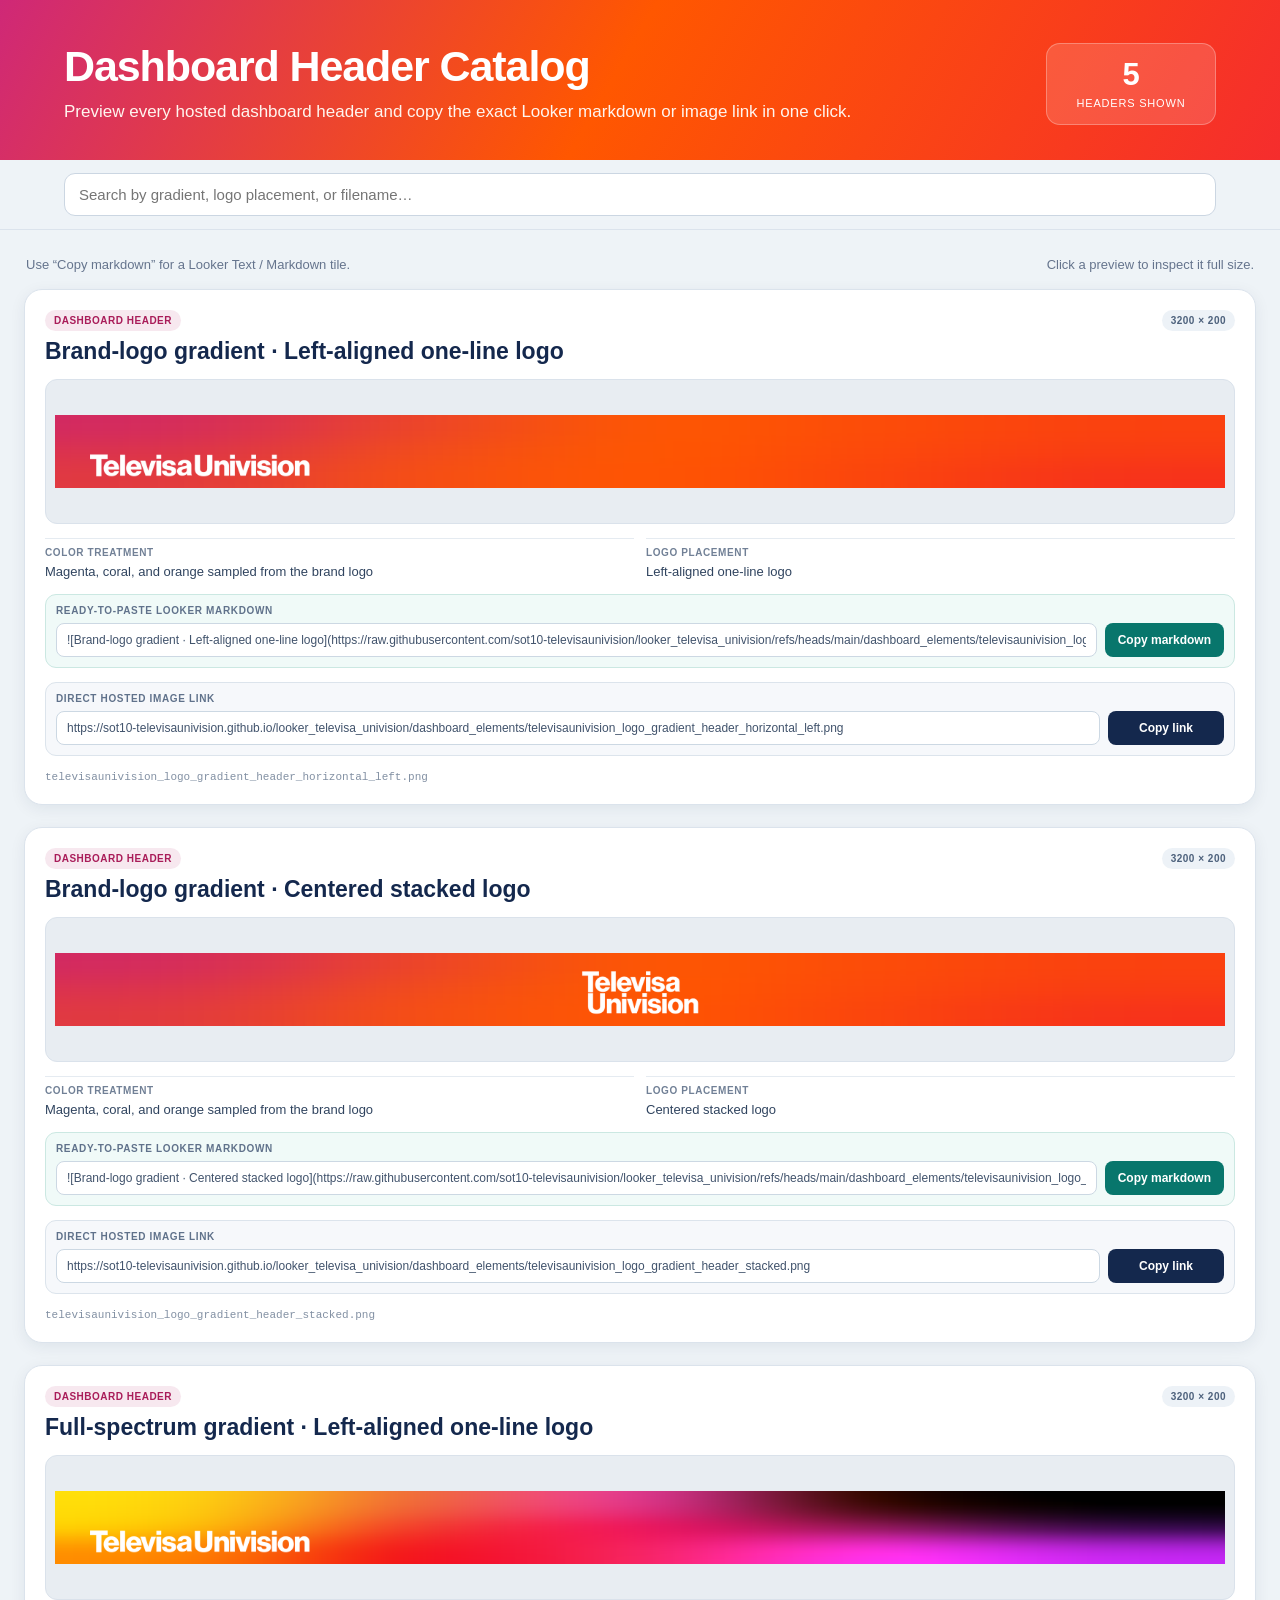
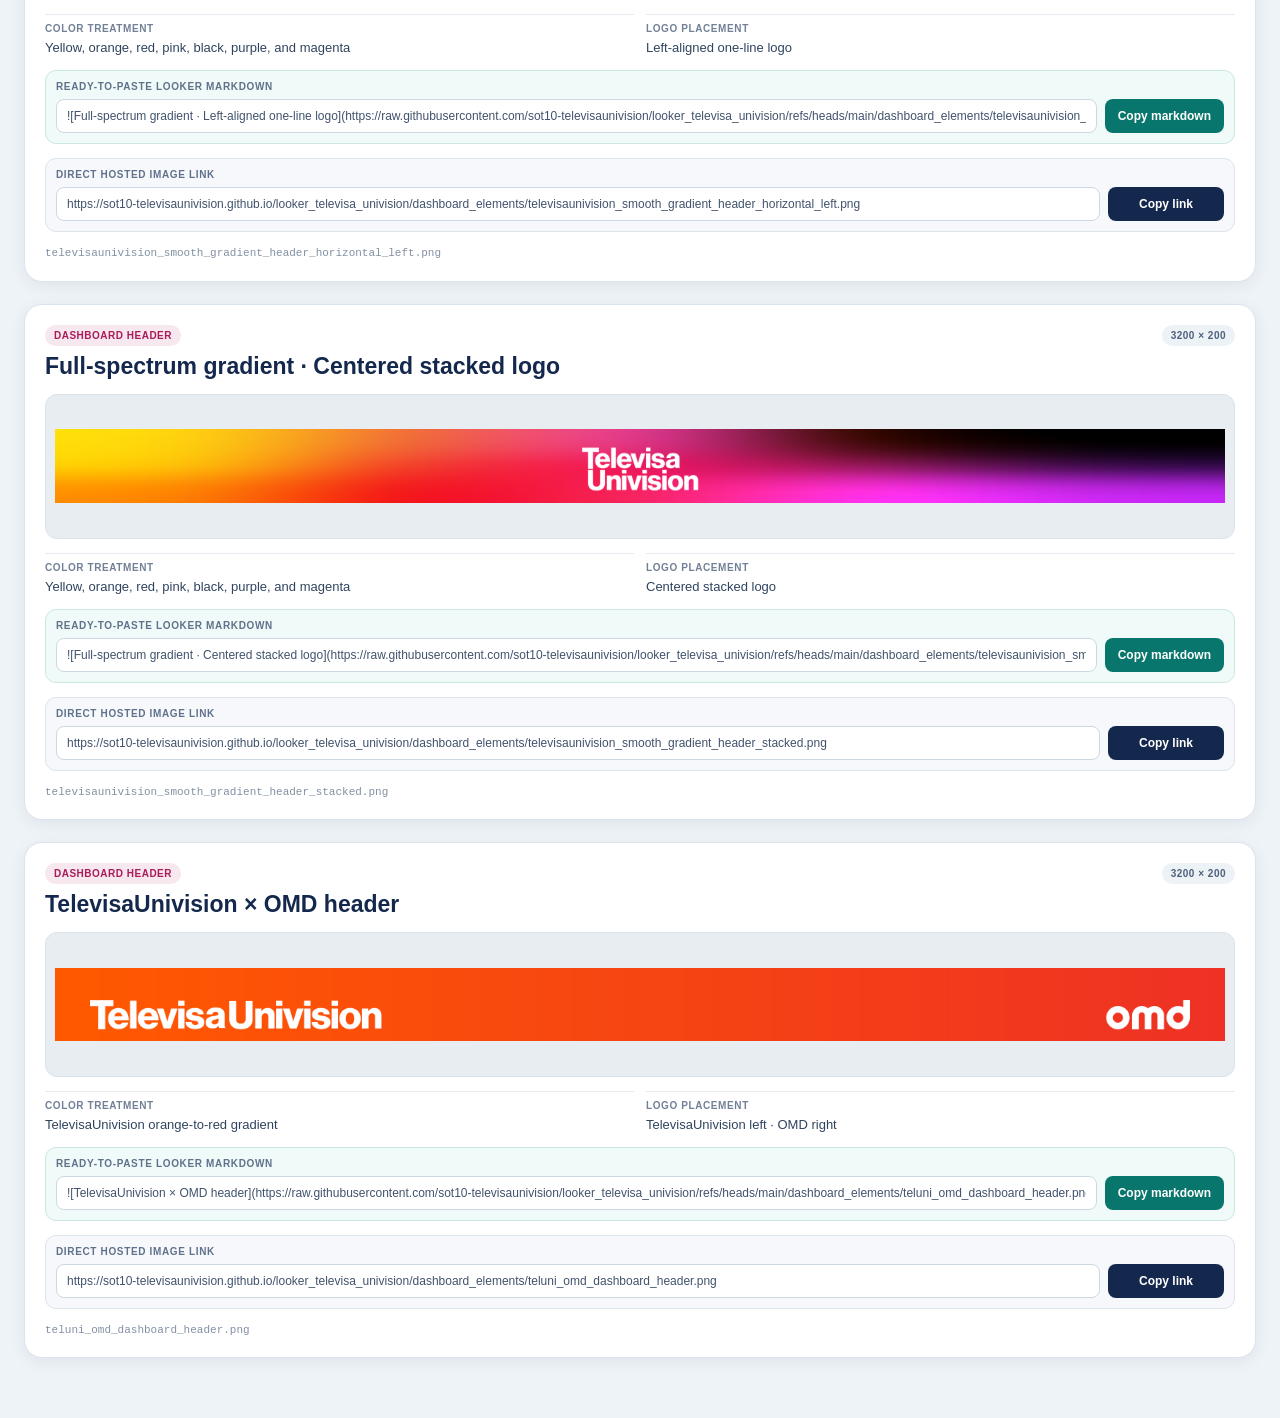
==== dashboard_elements/header_catalog.html @ 8063a733 "Add click-to-copy dashboard header catalog" ====
<!doctype html><html lang="en"><head><meta charset="utf-8"><meta name="viewport" content="width=device-width,initial-scale=1"><title>Dashboard Header Catalog</title>
<style>
:root{--navy:#14284d;--ink:#17243d;--muted:#65748d;--line:#dbe3ec;--bg:#eef3f7;--teal:#08766c;--pink:#cf2877;--orange:#ff5700}*{box-sizing:border-box}body{margin:0;background:var(--bg);color:var(--ink);font-family:'Helvetica Neue',Arial,sans-serif}.hero{background:linear-gradient(120deg,#cf2877 0%,#ff5700 48%,#f52d2d 100%);color:#fff;padding:42px 5vw 35px}.hero-inner{max-width:1450px;margin:auto;display:flex;align-items:end;justify-content:space-between;gap:24px}h1{font-size:43px;letter-spacing:-1.1px;margin:0 0 9px}.hero p{font-size:17px;line-height:1.45;margin:0;max-width:860px;color:#fff5ef}.count{background:rgba(255,255,255,.15);border:1px solid rgba(255,255,255,.28);border-radius:14px;min-width:170px;padding:13px 18px;text-align:center}.count strong{display:block;font-size:31px}.count span{font-size:11px;text-transform:uppercase;letter-spacing:.8px}.toolbar{position:sticky;top:0;z-index:20;background:rgba(238,243,247,.96);backdrop-filter:blur(10px);border-bottom:1px solid var(--line);padding:13px 5vw}.toolbar-inner{max-width:1450px;margin:auto}.search{width:100%;border:1px solid #cbd6e2;border-radius:11px;padding:12px 14px;background:#fff;color:var(--ink);font-size:15px}main{max-width:1450px;margin:27px auto 60px;padding:0 24px}.note{display:flex;justify-content:space-between;color:var(--muted);font-size:13px;margin:0 2px 17px}.catalog{display:grid;gap:22px}.header-card{background:#fff;border:1px solid var(--line);border-radius:18px;padding:20px;box-shadow:0 4px 16px rgba(20,40,77,.07);display:grid;gap:14px}.card-heading{display:flex;justify-content:space-between;align-items:start;gap:15px}h2{color:var(--navy);margin:7px 0 0;font-size:23px}.badge,.dimensions{display:inline-block;background:#f7e8ef;color:#a91c59;border-radius:999px;padding:5px 9px;font-size:10px;font-weight:850;text-transform:uppercase;letter-spacing:.5px}.dimensions{background:#edf2f7;color:#4d617c;white-space:nowrap}.preview-button{width:100%;height:145px;border:1px solid #dae2eb;border-radius:12px;background:#e8edf2;padding:9px;cursor:zoom-in;position:relative;overflow:hidden}.preview-button img{display:block;width:100%;height:100%;object-fit:contain}.preview-button span{position:absolute;right:10px;bottom:9px;background:rgba(20,40,77,.9);color:#fff;border-radius:999px;padding:5px 9px;font-size:10px;font-weight:800;opacity:0;transition:.2s}.preview-button:hover span{opacity:1}.meta{display:grid;grid-template-columns:1fr 1fr;gap:12px}.meta>div{border-top:1px solid #e5ebf1;padding-top:8px}.meta b{display:block;font-size:10px;text-transform:uppercase;letter-spacing:.6px;color:#718096;margin-bottom:4px}.meta span{font-size:13px;color:#30445f}.copy-panel{background:#f6f8fb;border:1px solid #dce4ec;border-radius:11px;padding:10px}.copy-panel.primary{background:#f0faf8;border-color:#cbe8e2}.copy-panel label{display:block;font-size:10px;text-transform:uppercase;letter-spacing:.65px;color:#60728b;font-weight:850;margin-bottom:7px}.copy-row{display:grid;grid-template-columns:minmax(0,1fr) auto;gap:8px}.copy-row input{min-width:0;border:1px solid #ccd8e3;border-radius:8px;padding:9px 10px;background:#fff;color:#41536c;font-size:12px}.copy-button{border:0;border-radius:8px;padding:9px 13px;background:var(--teal);color:#fff;font-size:12px;font-weight:850;cursor:pointer;min-width:116px}.copy-button.secondary{background:var(--navy)}.filename{font:11px/1.3 monospace;color:#8290a3}.empty{display:none;text-align:center;padding:60px;color:var(--muted)}.modal{position:fixed;inset:0;background:rgba(7,16,31,.88);z-index:50;display:none;align-items:center;justify-content:center;padding:30px}.modal.open{display:flex}.modal-box{width:min(96vw,1800px);background:#fff;border-radius:15px;padding:16px;position:relative}.modal h3{margin:0 45px 12px 3px;color:var(--navy)}.modal img{display:block;width:100%;max-height:78vh;object-fit:contain;background:#e8edf2;border-radius:9px}.close{position:absolute;right:13px;top:11px;border:0;background:#e9eef5;color:#203858;width:34px;height:34px;border-radius:50%;font-size:22px;cursor:pointer}.toast{position:fixed;right:23px;bottom:23px;background:#123d37;color:#fff;padding:12px 16px;border-radius:10px;font-weight:800;z-index:80;opacity:0;transform:translateY(10px);transition:.2s;pointer-events:none}.toast.show{opacity:1;transform:none}@media(max-width:720px){h1{font-size:34px}.hero-inner{align-items:start;flex-direction:column}.count{text-align:left}.meta{grid-template-columns:1fr}.copy-row{grid-template-columns:1fr}.preview-button{height:110px}.note{display:block;line-height:1.7}}
</style></head><body><header class="hero"><div class="hero-inner"><div><h1>Dashboard Header Catalog</h1><p>Preview every hosted dashboard header and copy the exact Looker markdown or image link in one click.</p></div><div class="count"><strong id="visibleCount">5</strong><span>headers shown</span></div></div></header><div class="toolbar"><div class="toolbar-inner"><input id="search" class="search" type="search" placeholder="Search by gradient, logo placement, or filename…"></div></div><main><div class="note"><span>Use “Copy markdown” for a Looker Text / Markdown tile.</span><span>Click a preview to inspect it full size.</span></div><section class="catalog">
<article class="header-card" data-search="brand-logo gradient · left-aligned one-line logo televisaunivision_logo_gradient_header_horizontal_left.png magenta, coral, and orange sampled from the brand logo left-aligned one-line logo">
  <div class="card-heading"><div><span class="badge">Dashboard header</span><h2>Brand-logo gradient · Left-aligned one-line logo</h2></div><span class="dimensions">3200 × 200</span></div>
  <button class="preview-button" data-image="[data-uri]" data-title="Brand-logo gradient · Left-aligned one-line logo" aria-label="Enlarge Brand-logo gradient · Left-aligned one-line logo">
    <img src="[data-uri]" alt="Preview of Brand-logo gradient · Left-aligned one-line logo"><span>Click to enlarge</span>
  </button>
  <div class="meta"><div><b>Color treatment</b><span>Magenta, coral, and orange sampled from the brand logo</span></div><div><b>Logo placement</b><span>Left-aligned one-line logo</span></div></div>
  <div class="copy-panel primary"><label>Ready-to-paste Looker markdown</label><div class="copy-row"><input readonly value="![Brand-logo gradient · Left-aligned one-line logo](https://raw.githubusercontent.com/sot10-televisaunivision/looker_televisa_univision/refs/heads/main/dashboard_elements/televisaunivision_logo_gradient_header_horizontal_left.png)" aria-label="Looker markdown for Brand-logo gradient · Left-aligned one-line logo"><button class="copy-button" data-copy="![Brand-logo gradient · Left-aligned one-line logo](https://raw.githubusercontent.com/sot10-televisaunivision/looker_televisa_univision/refs/heads/main/dashboard_elements/televisaunivision_logo_gradient_header_horizontal_left.png)">Copy markdown</button></div></div>
  <div class="copy-panel"><label>Direct hosted image link</label><div class="copy-row"><input readonly value="https://sot10-televisaunivision.github.io/looker_televisa_univision/dashboard_elements/televisaunivision_logo_gradient_header_horizontal_left.png" aria-label="Hosted image link for Brand-logo gradient · Left-aligned one-line logo"><button class="copy-button secondary" data-copy="https://sot10-televisaunivision.github.io/looker_televisa_univision/dashboard_elements/televisaunivision_logo_gradient_header_horizontal_left.png">Copy link</button></div></div>
  <div class="filename">televisaunivision_logo_gradient_header_horizontal_left.png</div>
</article>
<article class="header-card" data-search="brand-logo gradient · centered stacked logo televisaunivision_logo_gradient_header_stacked.png magenta, coral, and orange sampled from the brand logo centered stacked logo">
  <div class="card-heading"><div><span class="badge">Dashboard header</span><h2>Brand-logo gradient · Centered stacked logo</h2></div><span class="dimensions">3200 × 200</span></div>
  <button class="preview-button" data-image="[data-uri]" data-title="Brand-logo gradient · Centered stacked logo" aria-label="Enlarge Brand-logo gradient · Centered stacked logo">
    <img src="[data-uri]" alt="Preview of Brand-logo gradient · Centered stacked logo"><span>Click to enlarge</span>
  </button>
  <div class="meta"><div><b>Color treatment</b><span>Magenta, coral, and orange sampled from the brand logo</span></div><div><b>Logo placement</b><span>Centered stacked logo</span></div></div>
  <div class="copy-panel primary"><label>Ready-to-paste Looker markdown</label><div class="copy-row"><input readonly value="![Brand-logo gradient · Centered stacked logo](https://raw.githubusercontent.com/sot10-televisaunivision/looker_televisa_univision/refs/heads/main/dashboard_elements/televisaunivision_logo_gradient_header_stacked.png)" aria-label="Looker markdown for Brand-logo gradient · Centered stacked logo"><button class="copy-button" data-copy="![Brand-logo gradient · Centered stacked logo](https://raw.githubusercontent.com/sot10-televisaunivision/looker_televisa_univision/refs/heads/main/dashboard_elements/televisaunivision_logo_gradient_header_stacked.png)">Copy markdown</button></div></div>
  <div class="copy-panel"><label>Direct hosted image link</label><div class="copy-row"><input readonly value="https://sot10-televisaunivision.github.io/looker_televisa_univision/dashboard_elements/televisaunivision_logo_gradient_header_stacked.png" aria-label="Hosted image link for Brand-logo gradient · Centered stacked logo"><button class="copy-button secondary" data-copy="https://sot10-televisaunivision.github.io/looker_televisa_univision/dashboard_elements/televisaunivision_logo_gradient_header_stacked.png">Copy link</button></div></div>
  <div class="filename">televisaunivision_logo_gradient_header_stacked.png</div>
</article>
<article class="header-card" data-search="full-spectrum gradient · left-aligned one-line logo televisaunivision_smooth_gradient_header_horizontal_left.png yellow, orange, red, pink, black, purple, and magenta left-aligned one-line logo">
  <div class="card-heading"><div><span class="badge">Dashboard header</span><h2>Full-spectrum gradient · Left-aligned one-line logo</h2></div><span class="dimensions">3200 × 200</span></div>
  <button class="preview-button" data-image="[data-uri]" data-title="Full-spectrum gradient · Left-aligned one-line logo" aria-label="Enlarge Full-spectrum gradient · Left-aligned one-line logo">
    <img src="[data-uri]" alt="Preview of Full-spectrum gradient · Left-aligned one-line logo"><span>Click to enlarge</span>
  </button>
  <div class="meta"><div><b>Color treatment</b><span>Yellow, orange, red, pink, black, purple, and magenta</span></div><div><b>Logo placement</b><span>Left-aligned one-line logo</span></div></div>
  <div class="copy-panel primary"><label>Ready-to-paste Looker markdown</label><div class="copy-row"><input readonly value="![Full-spectrum gradient · Left-aligned one-line logo](https://raw.githubusercontent.com/sot10-televisaunivision/looker_televisa_univision/refs/heads/main/dashboard_elements/televisaunivision_smooth_gradient_header_horizontal_left.png)" aria-label="Looker markdown for Full-spectrum gradient · Left-aligned one-line logo"><button class="copy-button" data-copy="![Full-spectrum gradient · Left-aligned one-line logo](https://raw.githubusercontent.com/sot10-televisaunivision/looker_televisa_univision/refs/heads/main/dashboard_elements/televisaunivision_smooth_gradient_header_horizontal_left.png)">Copy markdown</button></div></div>
  <div class="copy-panel"><label>Direct hosted image link</label><div class="copy-row"><input readonly value="https://sot10-televisaunivision.github.io/looker_televisa_univision/dashboard_elements/televisaunivision_smooth_gradient_header_horizontal_left.png" aria-label="Hosted image link for Full-spectrum gradient · Left-aligned one-line logo"><button class="copy-button secondary" data-copy="https://sot10-televisaunivision.github.io/looker_televisa_univision/dashboard_elements/televisaunivision_smooth_gradient_header_horizontal_left.png">Copy link</button></div></div>
  <div class="filename">televisaunivision_smooth_gradient_header_horizontal_left.png</div>
</article>
<article class="header-card" data-search="full-spectrum gradient · centered stacked logo televisaunivision_smooth_gradient_header_stacked.png yellow, orange, red, pink, black, purple, and magenta centered stacked logo">
  <div class="card-heading"><div><span class="badge">Dashboard header</span><h2>Full-spectrum gradient · Centered stacked logo</h2></div><span class="dimensions">3200 × 200</span></div>
  <button class="preview-button" data-image="[data-uri]" data-title="Full-spectrum gradient · Centered stacked logo" aria-label="Enlarge Full-spectrum gradient · Centered stacked logo">
    <img src="[data-uri]" alt="Preview of Full-spectrum gradient · Centered stacked logo"><span>Click to enlarge</span>
  </button>
  <div class="meta"><div><b>Color treatment</b><span>Yellow, orange, red, pink, black, purple, and magenta</span></div><div><b>Logo placement</b><span>Centered stacked logo</span></div></div>
  <div class="copy-panel primary"><label>Ready-to-paste Looker markdown</label><div class="copy-row"><input readonly value="![Full-spectrum gradient · Centered stacked logo](https://raw.githubusercontent.com/sot10-televisaunivision/looker_televisa_univision/refs/heads/main/dashboard_elements/televisaunivision_smooth_gradient_header_stacked.png)" aria-label="Looker markdown for Full-spectrum gradient · Centered stacked logo"><button class="copy-button" data-copy="![Full-spectrum gradient · Centered stacked logo](https://raw.githubusercontent.com/sot10-televisaunivision/looker_televisa_univision/refs/heads/main/dashboard_elements/televisaunivision_smooth_gradient_header_stacked.png)">Copy markdown</button></div></div>
  <div class="copy-panel"><label>Direct hosted image link</label><div class="copy-row"><input readonly value="https://sot10-televisaunivision.github.io/looker_televisa_univision/dashboard_elements/televisaunivision_smooth_gradient_header_stacked.png" aria-label="Hosted image link for Full-spectrum gradient · Centered stacked logo"><button class="copy-button secondary" data-copy="https://sot10-televisaunivision.github.io/looker_televisa_univision/dashboard_elements/televisaunivision_smooth_gradient_header_stacked.png">Copy link</button></div></div>
  <div class="filename">televisaunivision_smooth_gradient_header_stacked.png</div>
</article>
<article class="header-card" data-search="televisaunivision × omd header teluni_omd_dashboard_header.png televisaunivision orange-to-red gradient televisaunivision left · omd right">
  <div class="card-heading"><div><span class="badge">Dashboard header</span><h2>TelevisaUnivision × OMD header</h2></div><span class="dimensions">3200 × 200</span></div>
  <button class="preview-button" data-image="[data-uri]" data-title="TelevisaUnivision × OMD header" aria-label="Enlarge TelevisaUnivision × OMD header">
    <img src="[data-uri]" alt="Preview of TelevisaUnivision × OMD header"><span>Click to enlarge</span>
  </button>
  <div class="meta"><div><b>Color treatment</b><span>TelevisaUnivision orange-to-red gradient</span></div><div><b>Logo placement</b><span>TelevisaUnivision left · OMD right</span></div></div>
  <div class="copy-panel primary"><label>Ready-to-paste Looker markdown</label><div class="copy-row"><input readonly value="![TelevisaUnivision × OMD header](https://raw.githubusercontent.com/sot10-televisaunivision/looker_televisa_univision/refs/heads/main/dashboard_elements/teluni_omd_dashboard_header.png)" aria-label="Looker markdown for TelevisaUnivision × OMD header"><button class="copy-button" data-copy="![TelevisaUnivision × OMD header](https://raw.githubusercontent.com/sot10-televisaunivision/looker_televisa_univision/refs/heads/main/dashboard_elements/teluni_omd_dashboard_header.png)">Copy markdown</button></div></div>
  <div class="copy-panel"><label>Direct hosted image link</label><div class="copy-row"><input readonly value="https://sot10-televisaunivision.github.io/looker_televisa_univision/dashboard_elements/teluni_omd_dashboard_header.png" aria-label="Hosted image link for TelevisaUnivision × OMD header"><button class="copy-button secondary" data-copy="https://sot10-televisaunivision.github.io/looker_televisa_univision/dashboard_elements/teluni_omd_dashboard_header.png">Copy link</button></div></div>
  <div class="filename">teluni_omd_dashboard_header.png</div>
</article></section><div id="empty" class="empty">No headers match that search.</div></main><div id="modal" class="modal" role="dialog" aria-modal="true"><div class="modal-box"><button class="close" aria-label="Close">×</button><h3 id="modalTitle"></h3><img id="modalImage" alt="Enlarged header preview"></div></div><div id="toast" class="toast">Copied</div>
<script>const cards=[...document.querySelectorAll('.header-card')];const search=document.getElementById('search');function filterCards(){const term=search.value.trim().toLowerCase();let visible=0;cards.forEach(card=>{const show=!term||card.dataset.search.includes(term);card.style.display=show?'grid':'none';if(show)visible++;});document.getElementById('visibleCount').textContent=visible;document.getElementById('empty').style.display=visible?'none':'block';}search.addEventListener('input',filterCards);const toast=document.getElementById('toast');async function copyText(text,button){let copied=false;if(window.__catalogCopyTest){window.__copiedText=text;copied=true;}else{try{await navigator.clipboard.writeText(text);copied=true;}catch(error){const area=document.createElement('textarea');area.value=text;area.style.position='fixed';area.style.opacity='0';document.body.appendChild(area);area.select();copied=document.execCommand('copy');area.remove();}}if(copied){const old=button.textContent;button.textContent='Copied!';toast.classList.add('show');setTimeout(()=>{button.textContent=old;toast.classList.remove('show');},1300);}}document.querySelectorAll('.copy-button').forEach(button=>button.addEventListener('click',()=>copyText(button.dataset.copy,button)));const modal=document.getElementById('modal');document.querySelectorAll('.preview-button').forEach(button=>button.addEventListener('click',()=>{document.getElementById('modalImage').src=button.dataset.image;document.getElementById('modalTitle').textContent=button.dataset.title;modal.classList.add('open');}));function closeModal(){modal.classList.remove('open')}document.querySelector('.close').addEventListener('click',closeModal);modal.addEventListener('click',event=>{if(event.target===modal)closeModal()});document.addEventListener('keydown',event=>{if(event.key==='Escape')closeModal()});</script></body></html>
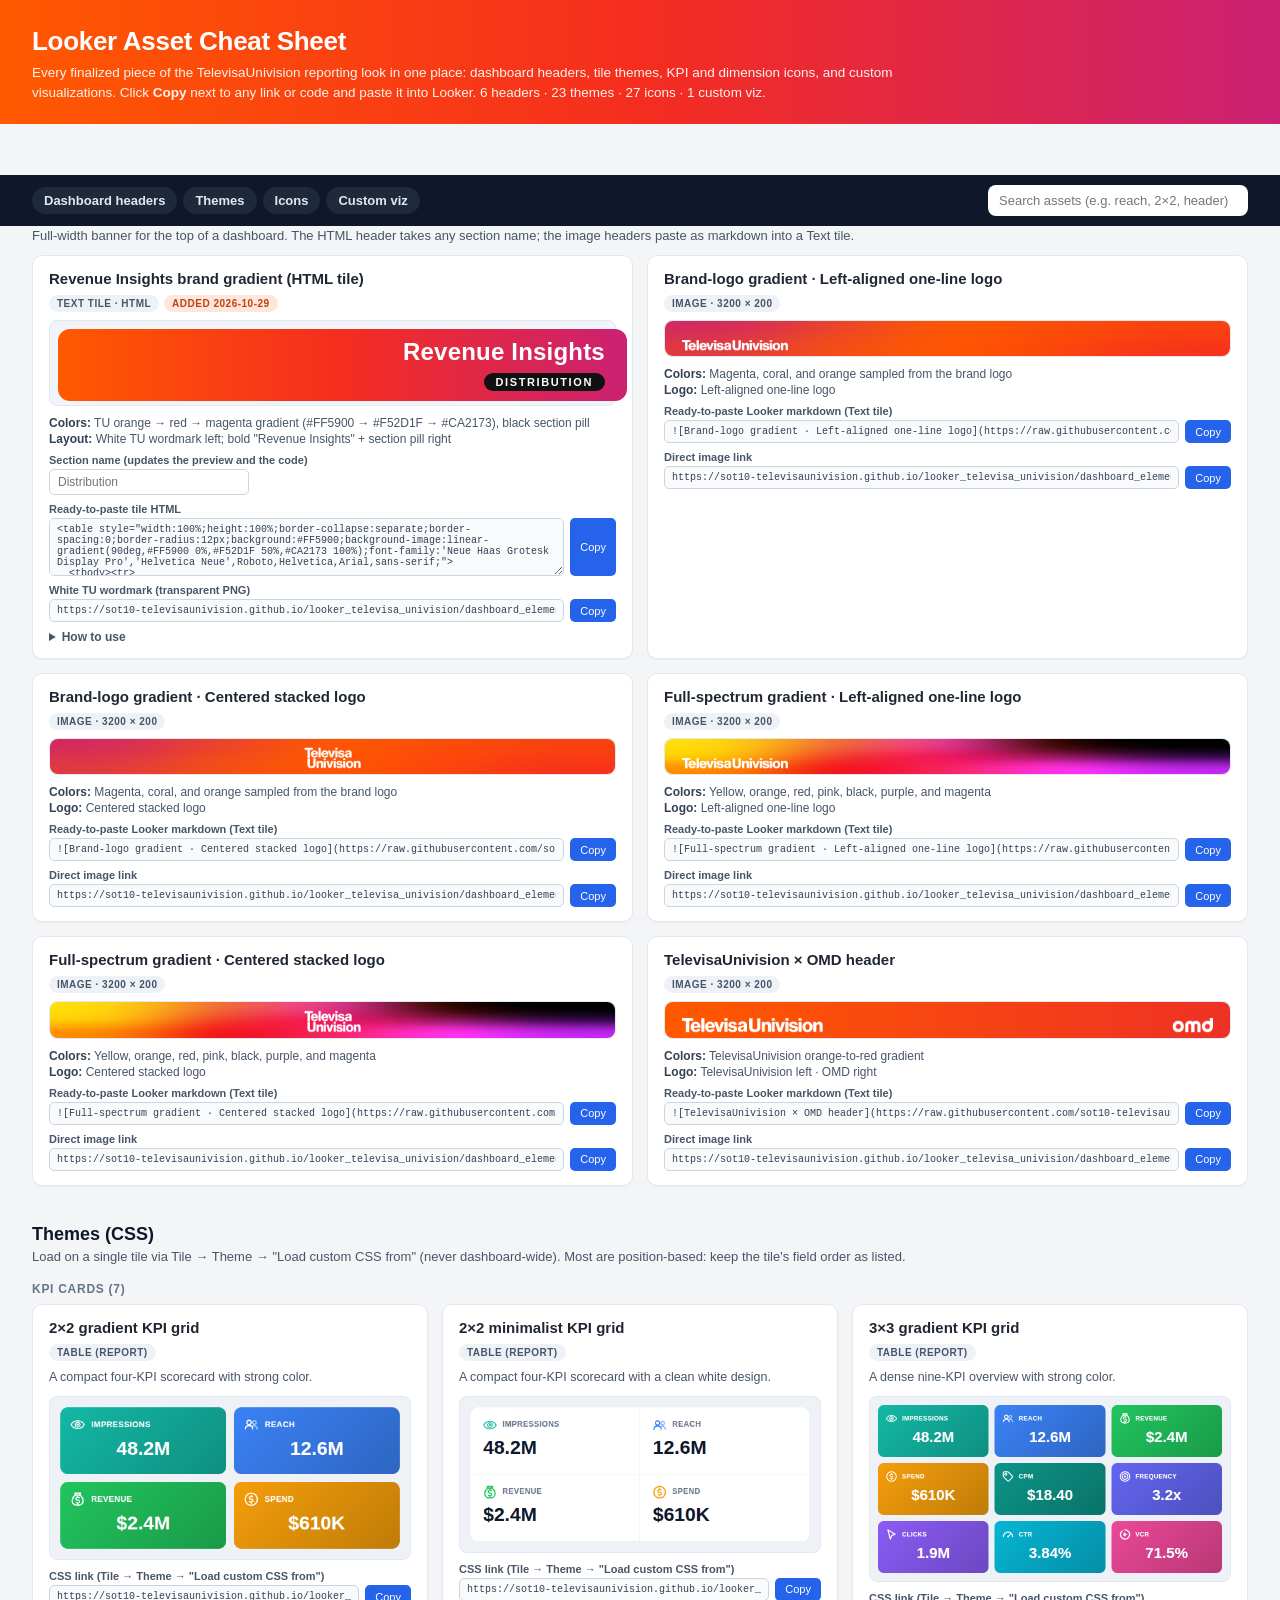
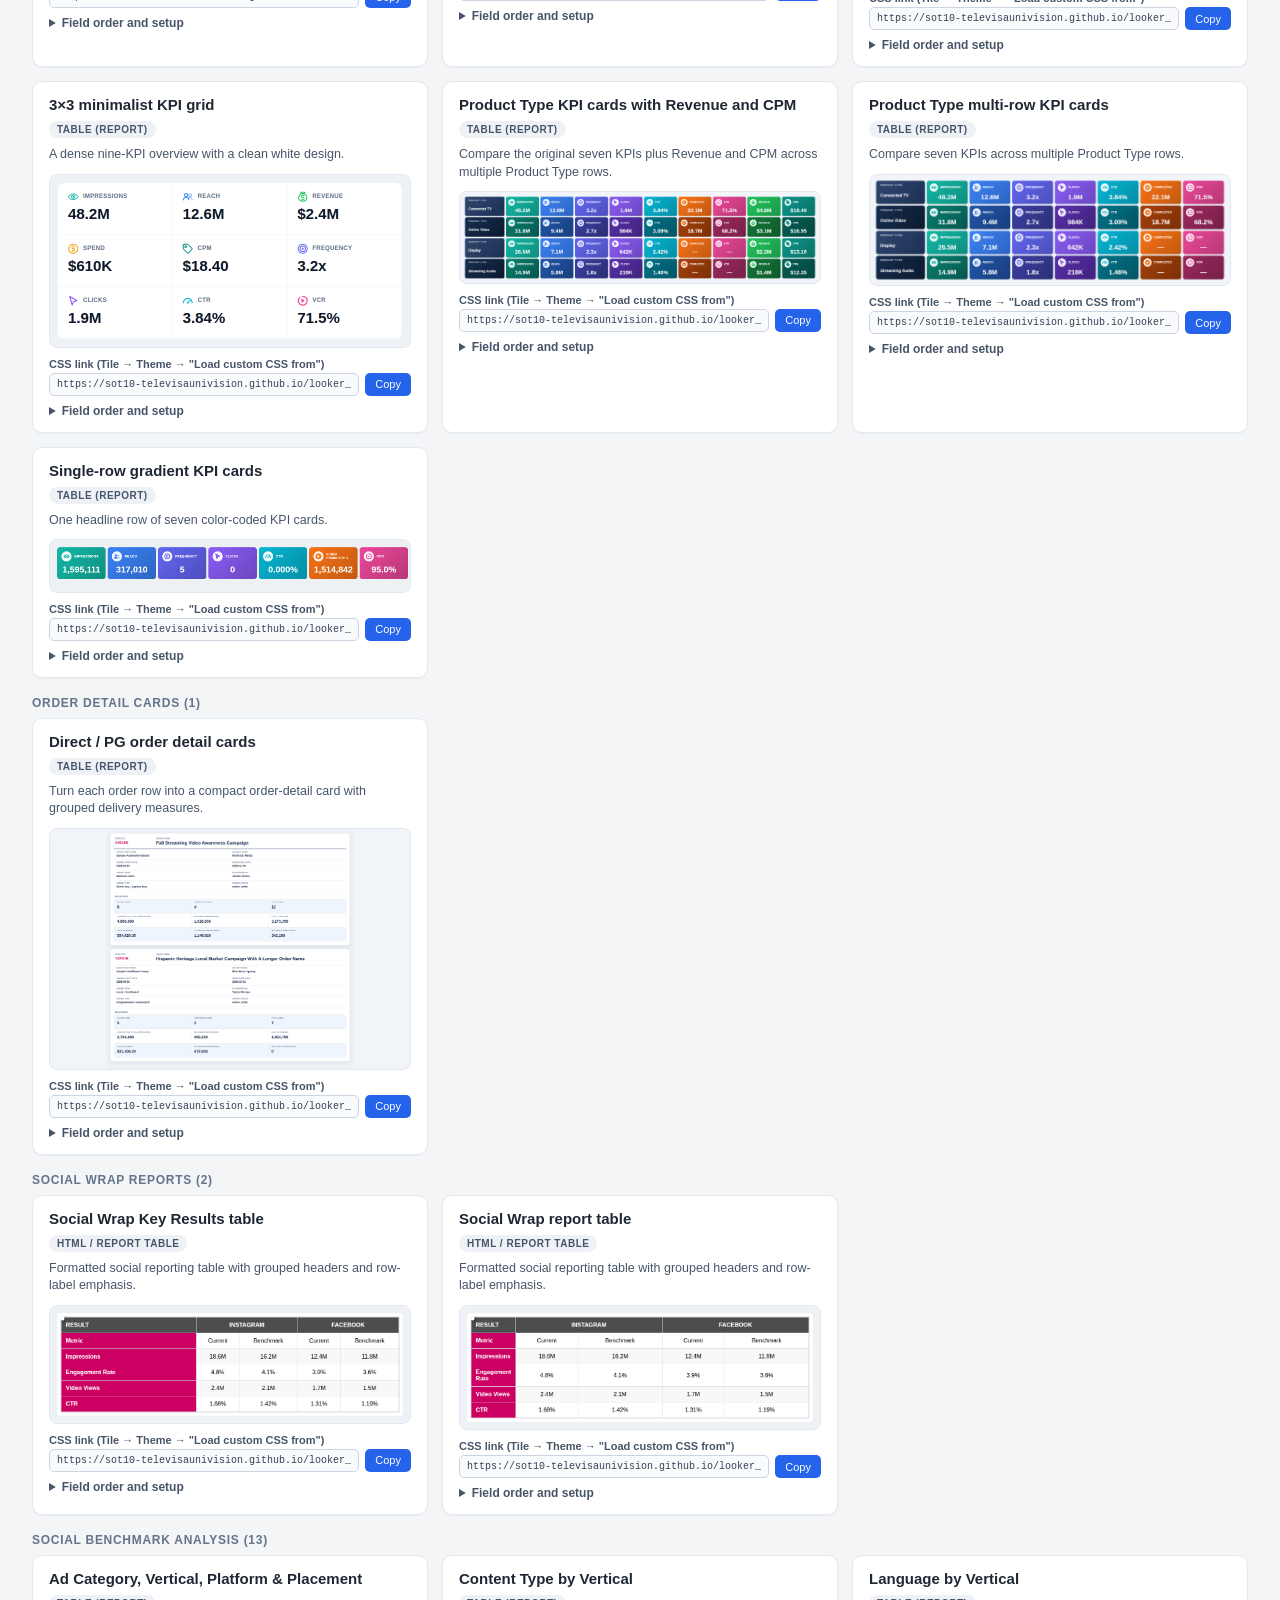
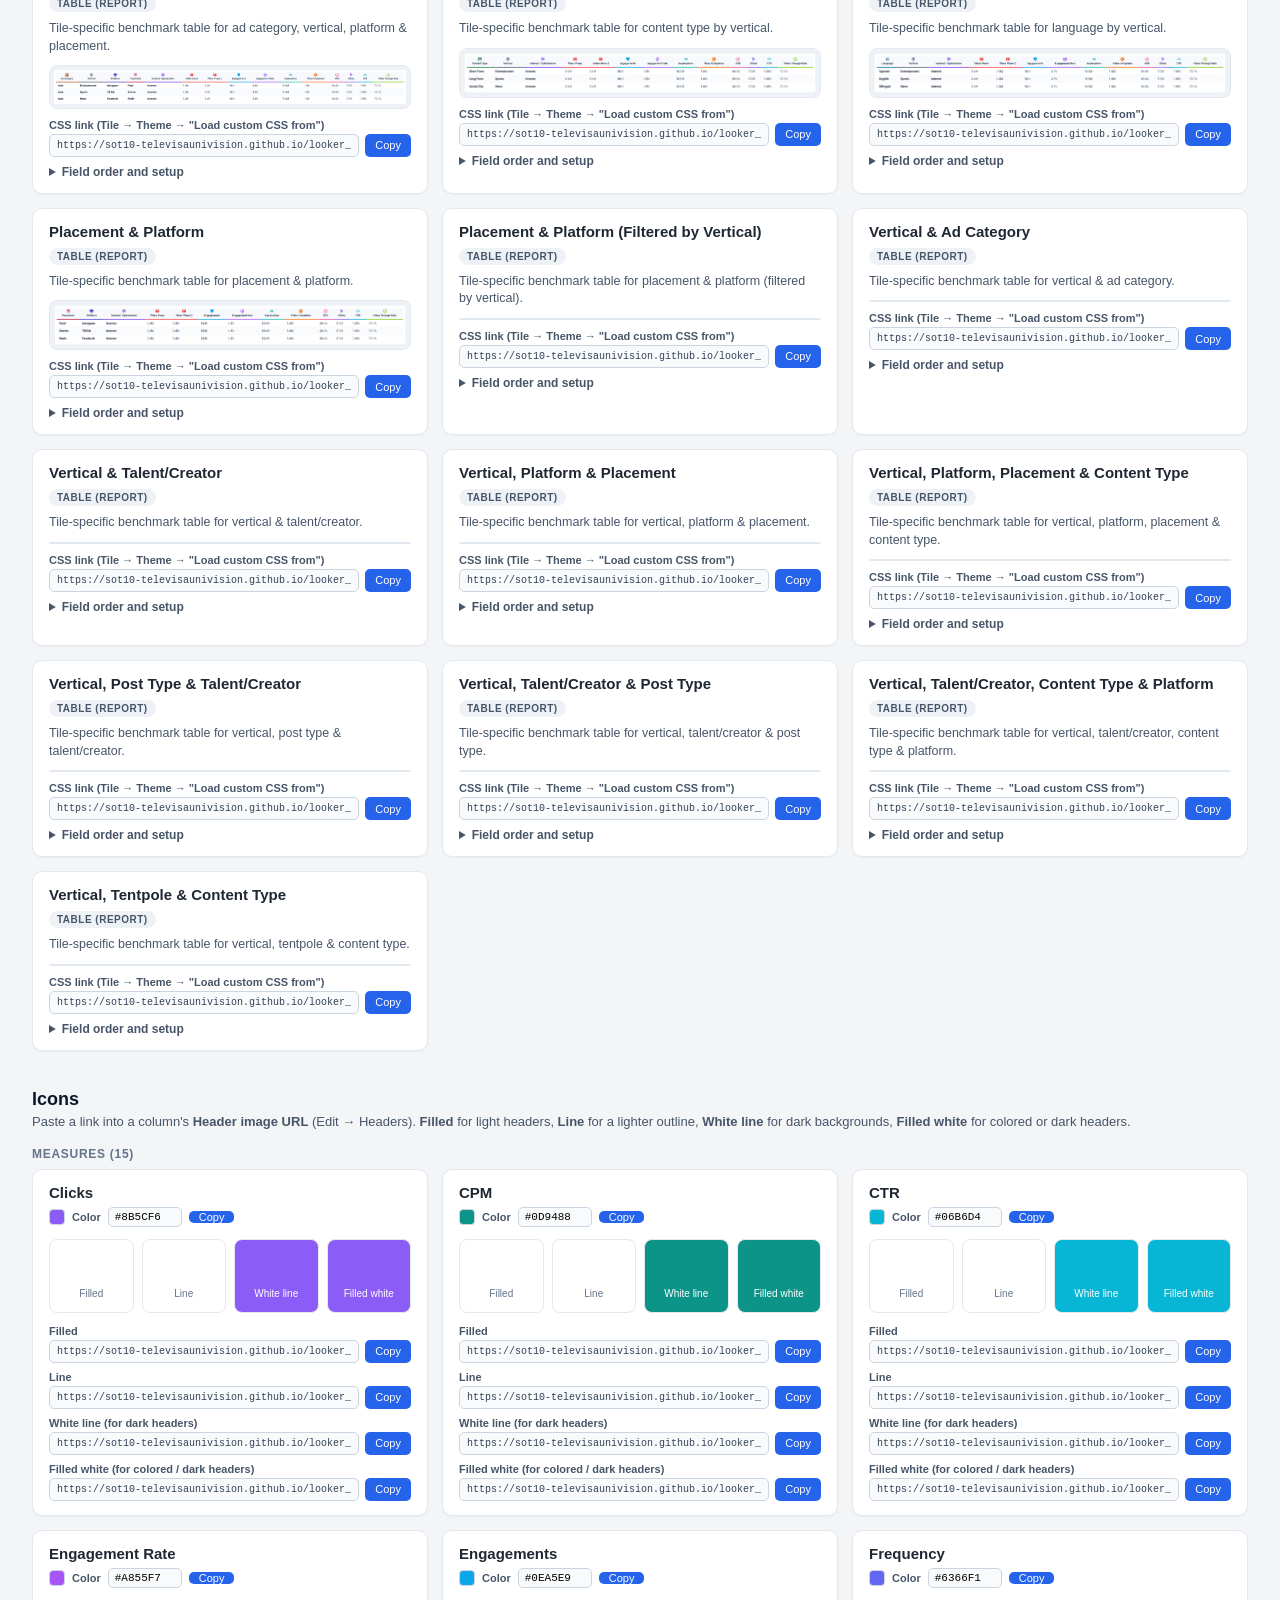
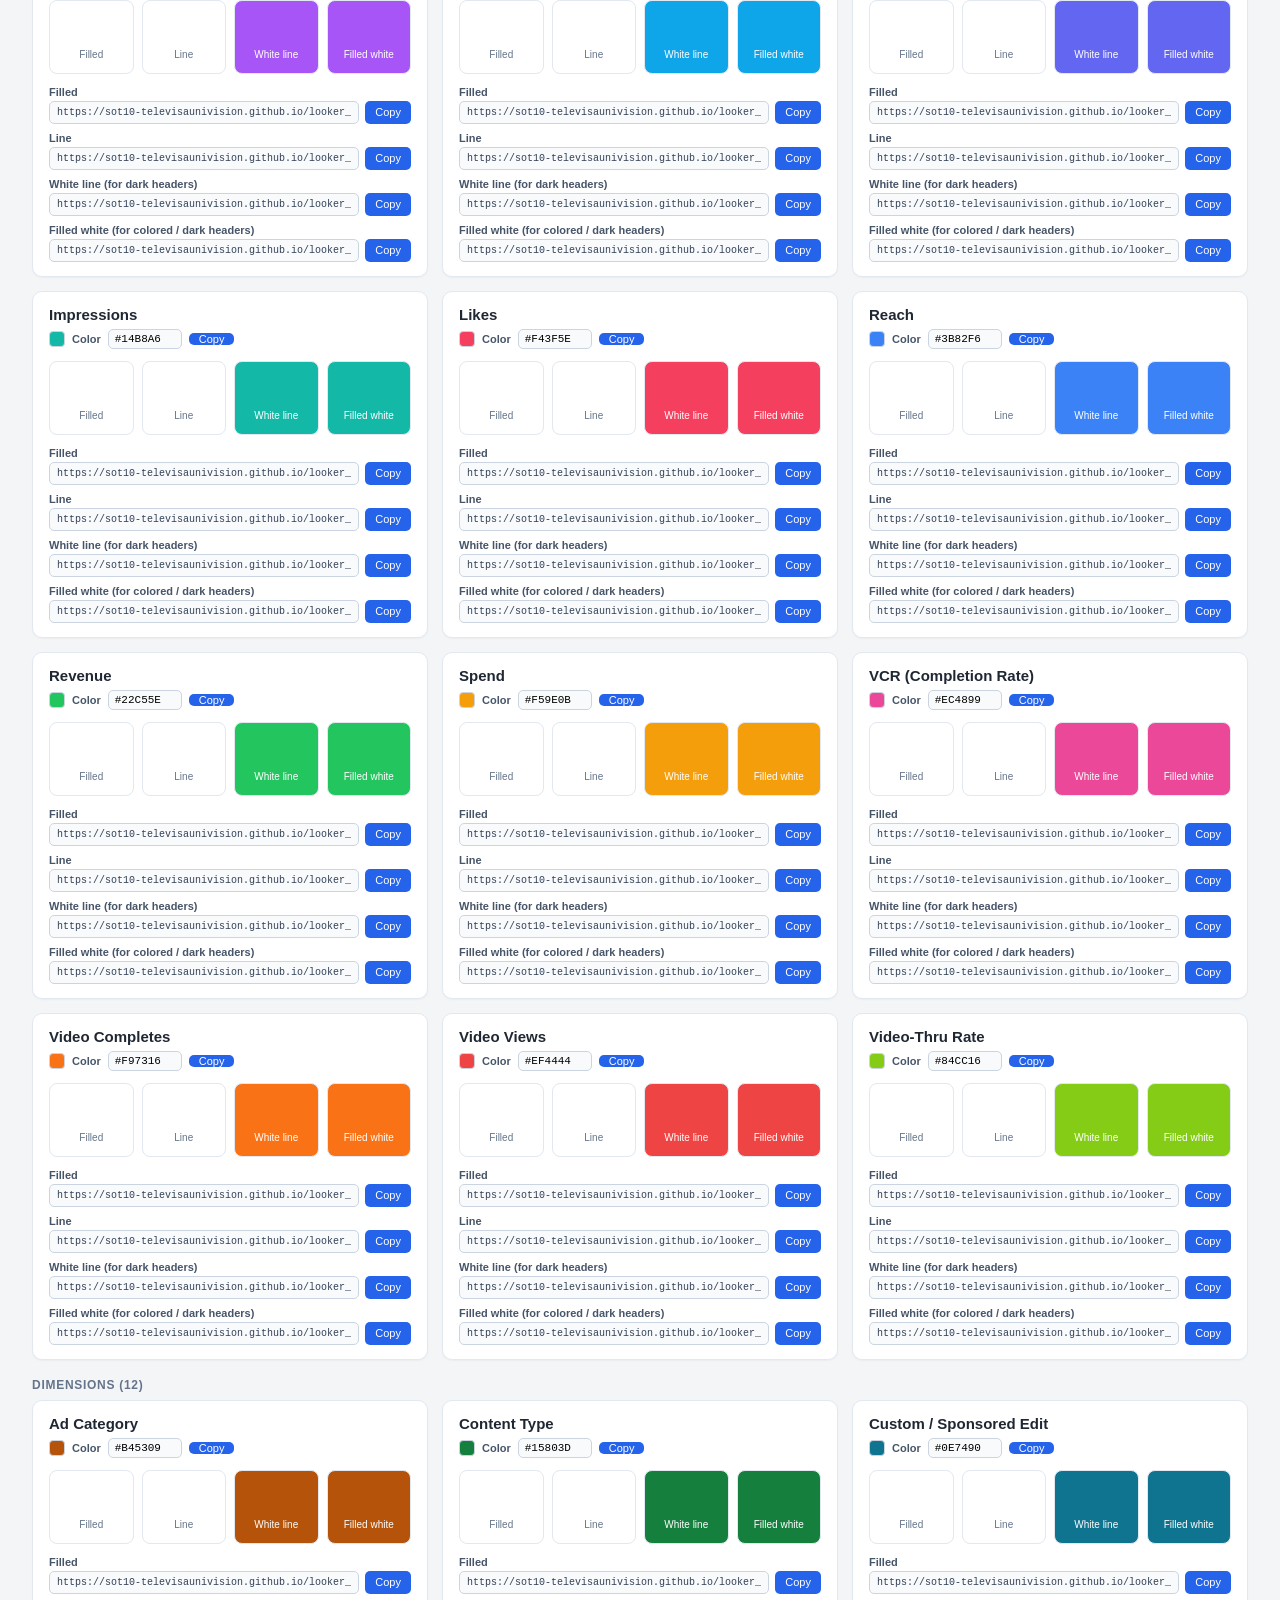
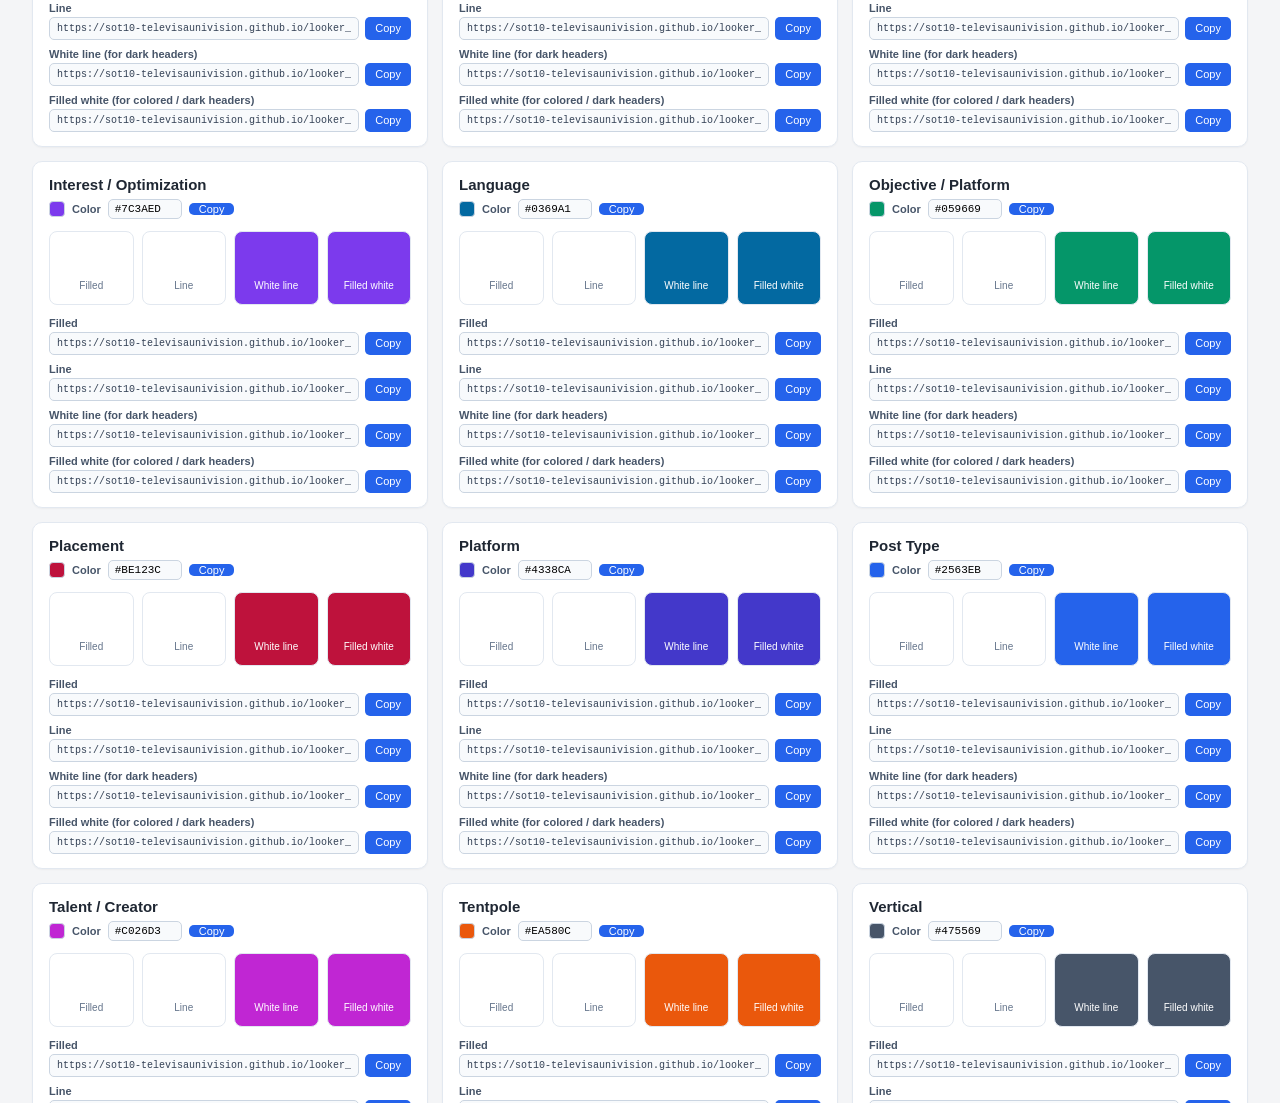
==== commit 40c89fd7: "Publish dashboard_elements/header_catalog.html from kpi-measure-icons skill" ====
--- a/dashboard_elements/header_catalog.html
+++ b/dashboard_elements/header_catalog.html
@@ -1,55 +1,8 @@
-<!doctype html><html lang="en"><head><meta charset="utf-8"><meta name="viewport" content="width=device-width,initial-scale=1"><title>Dashboard Header Catalog</title>
-<style>
-:root{--navy:#14284d;--ink:#17243d;--muted:#65748d;--line:#dbe3ec;--bg:#eef3f7;--teal:#08766c;--pink:#cf2877;--orange:#ff5700}*{box-sizing:border-box}body{margin:0;background:var(--bg);color:var(--ink);font-family:'Helvetica Neue',Arial,sans-serif}.hero{background:linear-gradient(120deg,#cf2877 0%,#ff5700 48%,#f52d2d 100%);color:#fff;padding:42px 5vw 35px}.hero-inner{max-width:1450px;margin:auto;display:flex;align-items:end;justify-content:space-between;gap:24px}h1{font-size:43px;letter-spacing:-1.1px;margin:0 0 9px}.hero p{font-size:17px;line-height:1.45;margin:0;max-width:860px;color:#fff5ef}.count{background:rgba(255,255,255,.15);border:1px solid rgba(255,255,255,.28);border-radius:14px;min-width:170px;padding:13px 18px;text-align:center}.count strong{display:block;font-size:31px}.count span{font-size:11px;text-transform:uppercase;letter-spacing:.8px}.toolbar{position:sticky;top:0;z-index:20;background:rgba(238,243,247,.96);backdrop-filter:blur(10px);border-bottom:1px solid var(--line);padding:13px 5vw}.toolbar-inner{max-width:1450px;margin:auto}.search{width:100%;border:1px solid #cbd6e2;border-radius:11px;padding:12px 14px;background:#fff;color:var(--ink);font-size:15px}main{max-width:1450px;margin:27px auto 60px;padding:0 24px}.note{display:flex;justify-content:space-between;color:var(--muted);font-size:13px;margin:0 2px 17px}.catalog{display:grid;gap:22px}.header-card{background:#fff;border:1px solid var(--line);border-radius:18px;padding:20px;box-shadow:0 4px 16px rgba(20,40,77,.07);display:grid;gap:14px}.card-heading{display:flex;justify-content:space-between;align-items:start;gap:15px}h2{color:var(--navy);margin:7px 0 0;font-size:23px}.badge,.dimensions{display:inline-block;background:#f7e8ef;color:#a91c59;border-radius:999px;padding:5px 9px;font-size:10px;font-weight:850;text-transform:uppercase;letter-spacing:.5px}.dimensions{background:#edf2f7;color:#4d617c;white-space:nowrap}.preview-button{width:100%;height:145px;border:1px solid #dae2eb;border-radius:12px;background:#e8edf2;padding:9px;cursor:zoom-in;position:relative;overflow:hidden}.preview-button img{display:block;width:100%;height:100%;object-fit:contain}.preview-button span{position:absolute;right:10px;bottom:9px;background:rgba(20,40,77,.9);color:#fff;border-radius:999px;padding:5px 9px;font-size:10px;font-weight:800;opacity:0;transition:.2s}.preview-button:hover span{opacity:1}.meta{display:grid;grid-template-columns:1fr 1fr;gap:12px}.meta>div{border-top:1px solid #e5ebf1;padding-top:8px}.meta b{display:block;font-size:10px;text-transform:uppercase;letter-spacing:.6px;color:#718096;margin-bottom:4px}.meta span{font-size:13px;color:#30445f}.copy-panel{background:#f6f8fb;border:1px solid #dce4ec;border-radius:11px;padding:10px}.copy-panel.primary{background:#f0faf8;border-color:#cbe8e2}.copy-panel label{display:block;font-size:10px;text-transform:uppercase;letter-spacing:.65px;color:#60728b;font-weight:850;margin-bottom:7px}.copy-row{display:grid;grid-template-columns:minmax(0,1fr) auto;gap:8px}.copy-row input{min-width:0;border:1px solid #ccd8e3;border-radius:8px;padding:9px 10px;background:#fff;color:#41536c;font-size:12px}.copy-button{border:0;border-radius:8px;padding:9px 13px;background:var(--teal);color:#fff;font-size:12px;font-weight:850;cursor:pointer;min-width:116px}.copy-button.secondary{background:var(--navy)}.filename{font:11px/1.3 monospace;color:#8290a3}.empty{display:none;text-align:center;padding:60px;color:var(--muted)}.modal{position:fixed;inset:0;background:rgba(7,16,31,.88);z-index:50;display:none;align-items:center;justify-content:center;padding:30px}.modal.open{display:flex}.modal-box{width:min(96vw,1800px);background:#fff;border-radius:15px;padding:16px;position:relative}.modal h3{margin:0 45px 12px 3px;color:var(--navy)}.modal img{display:block;width:100%;max-height:78vh;object-fit:contain;background:#e8edf2;border-radius:9px}.close{position:absolute;right:13px;top:11px;border:0;background:#e9eef5;color:#203858;width:34px;height:34px;border-radius:50%;font-size:22px;cursor:pointer}.toast{position:fixed;right:23px;bottom:23px;background:#123d37;color:#fff;padding:12px 16px;border-radius:10px;font-weight:800;z-index:80;opacity:0;transform:translateY(10px);transition:.2s;pointer-events:none}.toast.show{opacity:1;transform:none}@media(max-width:720px){h1{font-size:34px}.hero-inner{align-items:start;flex-direction:column}.count{text-align:left}.meta{grid-template-columns:1fr}.copy-row{grid-template-columns:1fr}.preview-button{height:110px}.note{display:block;line-height:1.7}}
-</style></head><body><header class="hero"><div class="hero-inner"><div><h1>Dashboard Header Catalog</h1><p>Preview every hosted dashboard header and copy the exact Looker markdown or image link in one click.</p></div><div class="count"><strong id="visibleCount">5</strong><span>headers shown</span></div></div></header><div class="toolbar"><div class="toolbar-inner"><input id="search" class="search" type="search" placeholder="Search by gradient, logo placement, or filename…"></div></div><main><div class="note"><span>Use “Copy markdown” for a Looker Text / Markdown tile.</span><span>Click a preview to inspect it full size.</span></div><section class="catalog">
-<article class="header-card" data-search="brand-logo gradient · left-aligned one-line logo televisaunivision_logo_gradient_header_horizontal_left.png magenta, coral, and orange sampled from the brand logo left-aligned one-line logo">
-  <div class="card-heading"><div><span class="badge">Dashboard header</span><h2>Brand-logo gradient · Left-aligned one-line logo</h2></div><span class="dimensions">3200 × 200</span></div>
-  <button class="preview-button" data-image="[data-uri]" data-title="Brand-logo gradient · Left-aligned one-line logo" aria-label="Enlarge Brand-logo gradient · Left-aligned one-line logo">
-    <img src="[data-uri]" alt="Preview of Brand-logo gradient · Left-aligned one-line logo"><span>Click to enlarge</span>
-  </button>
-  <div class="meta"><div><b>Color treatment</b><span>Magenta, coral, and orange sampled from the brand logo</span></div><div><b>Logo placement</b><span>Left-aligned one-line logo</span></div></div>
-  <div class="copy-panel primary"><label>Ready-to-paste Looker markdown</label><div class="copy-row"><input readonly value="![Brand-logo gradient · Left-aligned one-line logo](https://raw.githubusercontent.com/sot10-televisaunivision/looker_televisa_univision/refs/heads/main/dashboard_elements/televisaunivision_logo_gradient_header_horizontal_left.png)" aria-label="Looker markdown for Brand-logo gradient · Left-aligned one-line logo"><button class="copy-button" data-copy="![Brand-logo gradient · Left-aligned one-line logo](https://raw.githubusercontent.com/sot10-televisaunivision/looker_televisa_univision/refs/heads/main/dashboard_elements/televisaunivision_logo_gradient_header_horizontal_left.png)">Copy markdown</button></div></div>
-  <div class="copy-panel"><label>Direct hosted image link</label><div class="copy-row"><input readonly value="https://sot10-televisaunivision.github.io/looker_televisa_univision/dashboard_elements/televisaunivision_logo_gradient_header_horizontal_left.png" aria-label="Hosted image link for Brand-logo gradient · Left-aligned one-line logo"><button class="copy-button secondary" data-copy="https://sot10-televisaunivision.github.io/looker_televisa_univision/dashboard_elements/televisaunivision_logo_gradient_header_horizontal_left.png">Copy link</button></div></div>
-  <div class="filename">televisaunivision_logo_gradient_header_horizontal_left.png</div>
-</article>
-<article class="header-card" data-search="brand-logo gradient · centered stacked logo televisaunivision_logo_gradient_header_stacked.png magenta, coral, and orange sampled from the brand logo centered stacked logo">
-  <div class="card-heading"><div><span class="badge">Dashboard header</span><h2>Brand-logo gradient · Centered stacked logo</h2></div><span class="dimensions">3200 × 200</span></div>
-  <button class="preview-button" data-image="[data-uri]" data-title="Brand-logo gradient · Centered stacked logo" aria-label="Enlarge Brand-logo gradient · Centered stacked logo">
-    <img src="[data-uri]" alt="Preview of Brand-logo gradient · Centered stacked logo"><span>Click to enlarge</span>
-  </button>
-  <div class="meta"><div><b>Color treatment</b><span>Magenta, coral, and orange sampled from the brand logo</span></div><div><b>Logo placement</b><span>Centered stacked logo</span></div></div>
-  <div class="copy-panel primary"><label>Ready-to-paste Looker markdown</label><div class="copy-row"><input readonly value="![Brand-logo gradient · Centered stacked logo](https://raw.githubusercontent.com/sot10-televisaunivision/looker_televisa_univision/refs/heads/main/dashboard_elements/televisaunivision_logo_gradient_header_stacked.png)" aria-label="Looker markdown for Brand-logo gradient · Centered stacked logo"><button class="copy-button" data-copy="![Brand-logo gradient · Centered stacked logo](https://raw.githubusercontent.com/sot10-televisaunivision/looker_televisa_univision/refs/heads/main/dashboard_elements/televisaunivision_logo_gradient_header_stacked.png)">Copy markdown</button></div></div>
-  <div class="copy-panel"><label>Direct hosted image link</label><div class="copy-row"><input readonly value="https://sot10-televisaunivision.github.io/looker_televisa_univision/dashboard_elements/televisaunivision_logo_gradient_header_stacked.png" aria-label="Hosted image link for Brand-logo gradient · Centered stacked logo"><button class="copy-button secondary" data-copy="https://sot10-televisaunivision.github.io/looker_televisa_univision/dashboard_elements/televisaunivision_logo_gradient_header_stacked.png">Copy link</button></div></div>
-  <div class="filename">televisaunivision_logo_gradient_header_stacked.png</div>
-</article>
-<article class="header-card" data-search="full-spectrum gradient · left-aligned one-line logo televisaunivision_smooth_gradient_header_horizontal_left.png yellow, orange, red, pink, black, purple, and magenta left-aligned one-line logo">
-  <div class="card-heading"><div><span class="badge">Dashboard header</span><h2>Full-spectrum gradient · Left-aligned one-line logo</h2></div><span class="dimensions">3200 × 200</span></div>
-  <button class="preview-button" data-image="[data-uri]